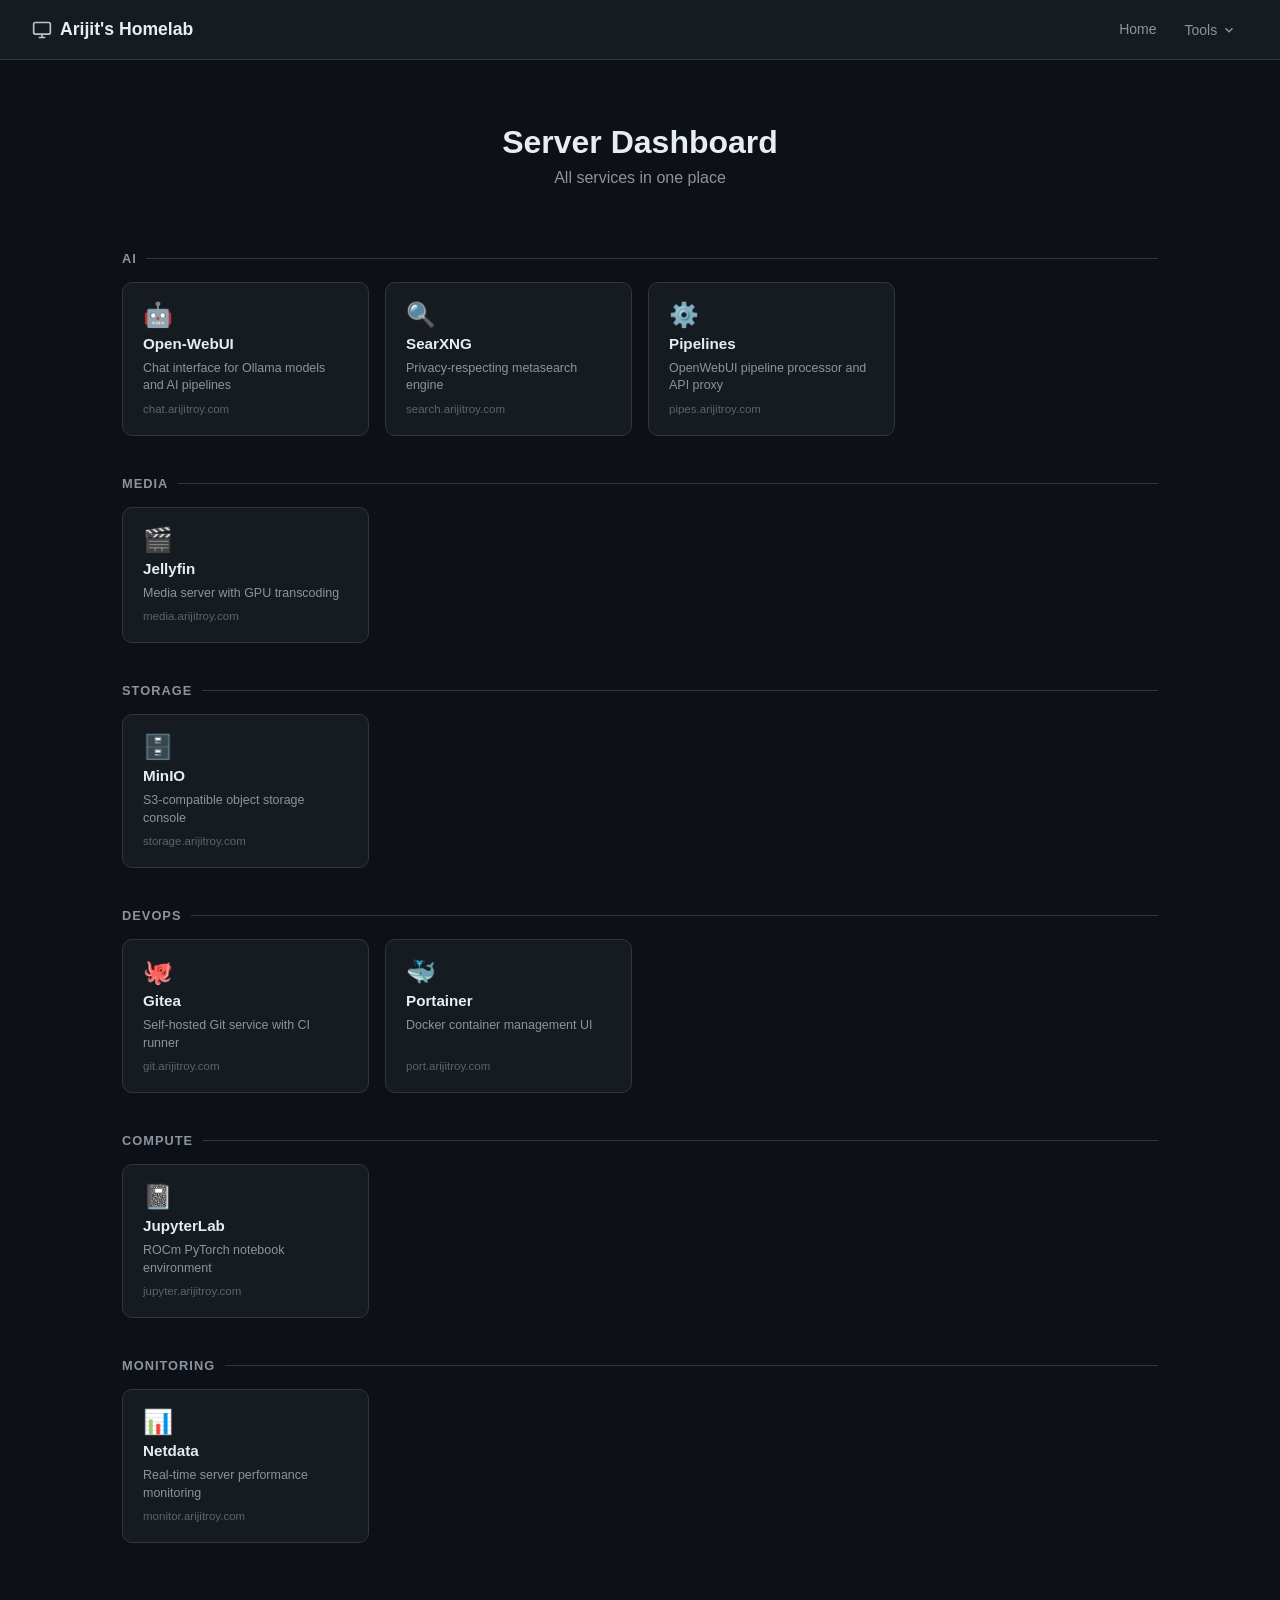
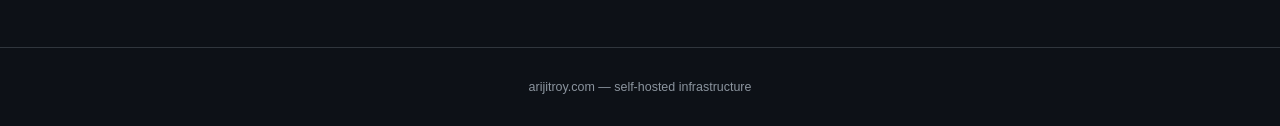
==== homepage/html/index.html @ 3d4892c0 "chore: prepare repo for public GitHub - Remove deploy_stack.sh (superseded by per-stack composes) - " ====
<!DOCTYPE html>
<html lang="en">
<head>
  <meta charset="UTF-8" />
  <meta name="viewport" content="width=device-width, initial-scale=1.0" />
  <title>Arijit's Homelab</title>
  <style>
    *, *::before, *::after { box-sizing: border-box; margin: 0; padding: 0; }

    :root {
      --bg:       #0d1117;
      --surface:  #161b22;
      --border:   #30363d;
      --text:     #e6edf3;
      --muted:    #8b949e;
      --accent:   #58a6ff;

      --ai:       #a371f7;
      --media:    #f78166;
      --storage:  #3fb950;
      --devops:   #d29922;
      --compute:  #58a6ff;
      --monitor:  #ec6547;
    }

    body {
      background: var(--bg);
      color: var(--text);
      font-family: -apple-system, BlinkMacSystemFont, "Segoe UI", Helvetica, Arial, sans-serif;
      min-height: 100vh;
    }

    /* ── NAV ── */
    nav {
      background: var(--surface);
      border-bottom: 1px solid var(--border);
      display: flex;
      align-items: center;
      padding: 0 2rem;
      height: 60px;
      position: sticky;
      top: 0;
      z-index: 100;
    }

    .nav-brand {
      font-size: 1.1rem;
      font-weight: 600;
      color: var(--text);
      text-decoration: none;
      display: flex;
      align-items: center;
      gap: 0.5rem;
    }

    .nav-brand svg { opacity: 0.8; }

    .nav-links {
      display: flex;
      align-items: center;
      gap: 0.25rem;
      margin-left: auto;
      list-style: none;
    }

    .nav-links a {
      color: var(--muted);
      text-decoration: none;
      font-size: 0.875rem;
      padding: 0.4rem 0.75rem;
      border-radius: 6px;
      transition: color 0.15s, background 0.15s;
    }

    .nav-links a:hover { color: var(--text); background: rgba(255,255,255,0.06); }

    /* Tools dropdown */
    .dropdown { position: relative; }

    .dropdown-toggle {
      color: var(--muted);
      text-decoration: none;
      font-size: 0.875rem;
      padding: 0.4rem 0.75rem;
      border-radius: 6px;
      cursor: pointer;
      display: flex;
      align-items: center;
      gap: 0.3rem;
      transition: color 0.15s, background 0.15s;
      user-select: none;
    }

    .dropdown-toggle:hover,
    .dropdown.open .dropdown-toggle {
      color: var(--text);
      background: rgba(255,255,255,0.06);
    }

    .dropdown-toggle svg { transition: transform 0.2s; }
    .dropdown.open .dropdown-toggle svg { transform: rotate(180deg); }

    .dropdown-menu {
      display: none;
      position: absolute;
      right: 0;
      top: calc(100% + 8px);
      background: var(--surface);
      border: 1px solid var(--border);
      border-radius: 8px;
      min-width: 220px;
      box-shadow: 0 8px 24px rgba(0,0,0,0.5);
      padding: 0.4rem 0;
      overflow: hidden;
    }

    .dropdown.open .dropdown-menu { display: block; }

    .dropdown-menu .section-label {
      font-size: 0.7rem;
      font-weight: 600;
      letter-spacing: 0.06em;
      text-transform: uppercase;
      color: var(--muted);
      padding: 0.6rem 1rem 0.2rem;
    }

    .dropdown-menu a {
      display: flex;
      align-items: center;
      gap: 0.6rem;
      padding: 0.45rem 1rem;
      color: var(--text);
      text-decoration: none;
      font-size: 0.875rem;
      transition: background 0.12s;
    }

    .dropdown-menu a:hover { background: rgba(255,255,255,0.06); }

    .dot {
      width: 8px;
      height: 8px;
      border-radius: 50%;
      flex-shrink: 0;
    }

    .dropdown-menu hr {
      border: none;
      border-top: 1px solid var(--border);
      margin: 0.3rem 0;
    }

    /* ── HERO ── */
    .hero {
      text-align: center;
      padding: 4rem 2rem 2rem;
    }

    .hero h1 {
      font-size: 2rem;
      font-weight: 700;
      margin-bottom: 0.5rem;
    }

    .hero p {
      color: var(--muted);
      font-size: 1rem;
    }

    /* ── GRID ── */
    main {
      max-width: 1100px;
      margin: 0 auto;
      padding: 2rem;
    }

    .category {
      margin-bottom: 2.5rem;
    }

    .category-header {
      display: flex;
      align-items: center;
      gap: 0.6rem;
      margin-bottom: 1rem;
    }

    .category-header h2 {
      font-size: 0.8rem;
      font-weight: 600;
      letter-spacing: 0.08em;
      text-transform: uppercase;
      color: var(--muted);
    }

    .category-line {
      flex: 1;
      height: 1px;
      background: var(--border);
    }

    .cards {
      display: grid;
      grid-template-columns: repeat(auto-fill, minmax(220px, 1fr));
      gap: 1rem;
    }

    .card {
      background: var(--surface);
      border: 1px solid var(--border);
      border-radius: 10px;
      padding: 1.25rem;
      text-decoration: none;
      color: var(--text);
      display: flex;
      flex-direction: column;
      gap: 0.5rem;
      transition: border-color 0.15s, transform 0.15s, box-shadow 0.15s;
      position: relative;
      overflow: hidden;
    }

    .card::before {
      content: '';
      position: absolute;
      top: 0;
      left: 0;
      right: 0;
      height: 3px;
      background: var(--card-accent, var(--accent));
      opacity: 0;
      transition: opacity 0.15s;
    }

    .card:hover {
      border-color: var(--card-accent, var(--accent));
      transform: translateY(-2px);
      box-shadow: 0 4px 16px rgba(0,0,0,0.3);
    }

    .card:hover::before { opacity: 1; }

    .card-icon {
      font-size: 1.5rem;
      line-height: 1;
    }

    .card-title {
      font-size: 0.95rem;
      font-weight: 600;
    }

    .card-desc {
      font-size: 0.78rem;
      color: var(--muted);
      line-height: 1.4;
    }

    .card-url {
      font-size: 0.72rem;
      color: var(--muted);
      margin-top: auto;
      opacity: 0.6;
    }

    /* ── FOOTER ── */
    footer {
      text-align: center;
      padding: 2rem;
      color: var(--muted);
      font-size: 0.78rem;
      border-top: 1px solid var(--border);
      margin-top: 2rem;
    }
  </style>
</head>
<body>

<nav>
  <a class="nav-brand" href="/">
    <svg width="20" height="20" viewBox="0 0 24 24" fill="none" stroke="currentColor" stroke-width="2">
      <rect x="2" y="3" width="20" height="14" rx="2"/><path d="M8 21h8M12 17v4"/>
    </svg>
    Arijit's Homelab
  </a>

  <ul class="nav-links">
    <li><a href="/">Home</a></li>
    <li class="dropdown" id="toolsDropdown">
      <span class="dropdown-toggle" onclick="toggleDropdown()">
        Tools
        <svg width="14" height="14" viewBox="0 0 24 24" fill="none" stroke="currentColor" stroke-width="2.5">
          <polyline points="6 9 12 15 18 9"/>
        </svg>
      </span>
      <div class="dropdown-menu">

        <div class="section-label">AI</div>
        <a href="https://chat.arijitroy.com" target="_blank">
          <span class="dot" style="background:var(--ai)"></span> Open-WebUI
        </a>
        <a href="https://search.arijitroy.com" target="_blank">
          <span class="dot" style="background:var(--ai)"></span> SearXNG
        </a>
        <a href="https://pipes.arijitroy.com" target="_blank">
          <span class="dot" style="background:var(--ai)"></span> Pipelines
        </a>

        <hr/>
        <div class="section-label">Media</div>
        <a href="https://media.arijitroy.com" target="_blank">
          <span class="dot" style="background:var(--media)"></span> Jellyfin
        </a>

        <hr/>
        <div class="section-label">Storage</div>
        <a href="https://storage.arijitroy.com" target="_blank">
          <span class="dot" style="background:var(--storage)"></span> MinIO
        </a>

        <hr/>
        <div class="section-label">DevOps</div>
        <a href="https://git.arijitroy.com" target="_blank">
          <span class="dot" style="background:var(--devops)"></span> Gitea
        </a>
        <a href="https://port.arijitroy.com" target="_blank">
          <span class="dot" style="background:var(--devops)"></span> Portainer
        </a>

        <hr/>
        <div class="section-label">Compute</div>
        <a href="https://jupyter.arijitroy.com" target="_blank">
          <span class="dot" style="background:var(--compute)"></span> JupyterLab
        </a>

        <hr/>
        <div class="section-label">Monitoring</div>
        <a href="https://monitor.arijitroy.com" target="_blank">
          <span class="dot" style="background:var(--monitor)"></span> Netdata
        </a>

      </div>
    </li>
  </ul>
</nav>

<div class="hero">
  <h1>Server Dashboard</h1>
  <p>All services in one place</p>
</div>

<main>

  <!-- AI -->
  <div class="category">
    <div class="category-header">
      <h2>AI</h2>
      <div class="category-line"></div>
    </div>
    <div class="cards">
      <a class="card" href="https://chat.arijitroy.com" target="_blank" style="--card-accent:var(--ai)">
        <div class="card-icon">🤖</div>
        <div class="card-title">Open-WebUI</div>
        <div class="card-desc">Chat interface for Ollama models and AI pipelines</div>
        <div class="card-url">chat.arijitroy.com</div>
      </a>
      <a class="card" href="https://search.arijitroy.com" target="_blank" style="--card-accent:var(--ai)">
        <div class="card-icon">🔍</div>
        <div class="card-title">SearXNG</div>
        <div class="card-desc">Privacy-respecting metasearch engine</div>
        <div class="card-url">search.arijitroy.com</div>
      </a>
      <a class="card" href="https://pipes.arijitroy.com" target="_blank" style="--card-accent:var(--ai)">
        <div class="card-icon">⚙️</div>
        <div class="card-title">Pipelines</div>
        <div class="card-desc">OpenWebUI pipeline processor and API proxy</div>
        <div class="card-url">pipes.arijitroy.com</div>
      </a>
    </div>
  </div>

  <!-- Media -->
  <div class="category">
    <div class="category-header">
      <h2>Media</h2>
      <div class="category-line"></div>
    </div>
    <div class="cards">
      <a class="card" href="https://media.arijitroy.com" target="_blank" style="--card-accent:var(--media)">
        <div class="card-icon">🎬</div>
        <div class="card-title">Jellyfin</div>
        <div class="card-desc">Media server with GPU transcoding</div>
        <div class="card-url">media.arijitroy.com</div>
      </a>
    </div>
  </div>

  <!-- Storage -->
  <div class="category">
    <div class="category-header">
      <h2>Storage</h2>
      <div class="category-line"></div>
    </div>
    <div class="cards">
      <a class="card" href="https://storage.arijitroy.com" target="_blank" style="--card-accent:var(--storage)">
        <div class="card-icon">🗄️</div>
        <div class="card-title">MinIO</div>
        <div class="card-desc">S3-compatible object storage console</div>
        <div class="card-url">storage.arijitroy.com</div>
      </a>
    </div>
  </div>

  <!-- DevOps -->
  <div class="category">
    <div class="category-header">
      <h2>DevOps</h2>
      <div class="category-line"></div>
    </div>
    <div class="cards">
      <a class="card" href="https://git.arijitroy.com" target="_blank" style="--card-accent:var(--devops)">
        <div class="card-icon">🐙</div>
        <div class="card-title">Gitea</div>
        <div class="card-desc">Self-hosted Git service with CI runner</div>
        <div class="card-url">git.arijitroy.com</div>
      </a>
      <a class="card" href="https://port.arijitroy.com" target="_blank" style="--card-accent:var(--devops)">
        <div class="card-icon">🐳</div>
        <div class="card-title">Portainer</div>
        <div class="card-desc">Docker container management UI</div>
        <div class="card-url">port.arijitroy.com</div>
      </a>
    </div>
  </div>

  <!-- Compute -->
  <div class="category">
    <div class="category-header">
      <h2>Compute</h2>
      <div class="category-line"></div>
    </div>
    <div class="cards">
      <a class="card" href="https://jupyter.arijitroy.com" target="_blank" style="--card-accent:var(--compute)">
        <div class="card-icon">📓</div>
        <div class="card-title">JupyterLab</div>
        <div class="card-desc">ROCm PyTorch notebook environment</div>
        <div class="card-url">jupyter.arijitroy.com</div>
      </a>
    </div>
  </div>

  <!-- Monitoring -->
  <div class="category">
    <div class="category-header">
      <h2>Monitoring</h2>
      <div class="category-line"></div>
    </div>
    <div class="cards">
      <a class="card" href="https://monitor.arijitroy.com" target="_blank" style="--card-accent:var(--monitor)">
        <div class="card-icon">📊</div>
        <div class="card-title">Netdata</div>
        <div class="card-desc">Real-time server performance monitoring</div>
        <div class="card-url">monitor.arijitroy.com</div>
      </a>
    </div>
  </div>

</main>

<footer>
  arijitroy.com &mdash; self-hosted infrastructure
</footer>

<script>
  function toggleDropdown() {
    document.getElementById('toolsDropdown').classList.toggle('open');
  }
  document.addEventListener('click', function(e) {
    const dd = document.getElementById('toolsDropdown');
    if (!dd.contains(e.target)) dd.classList.remove('open');
  });
</script>

</body>
</html>
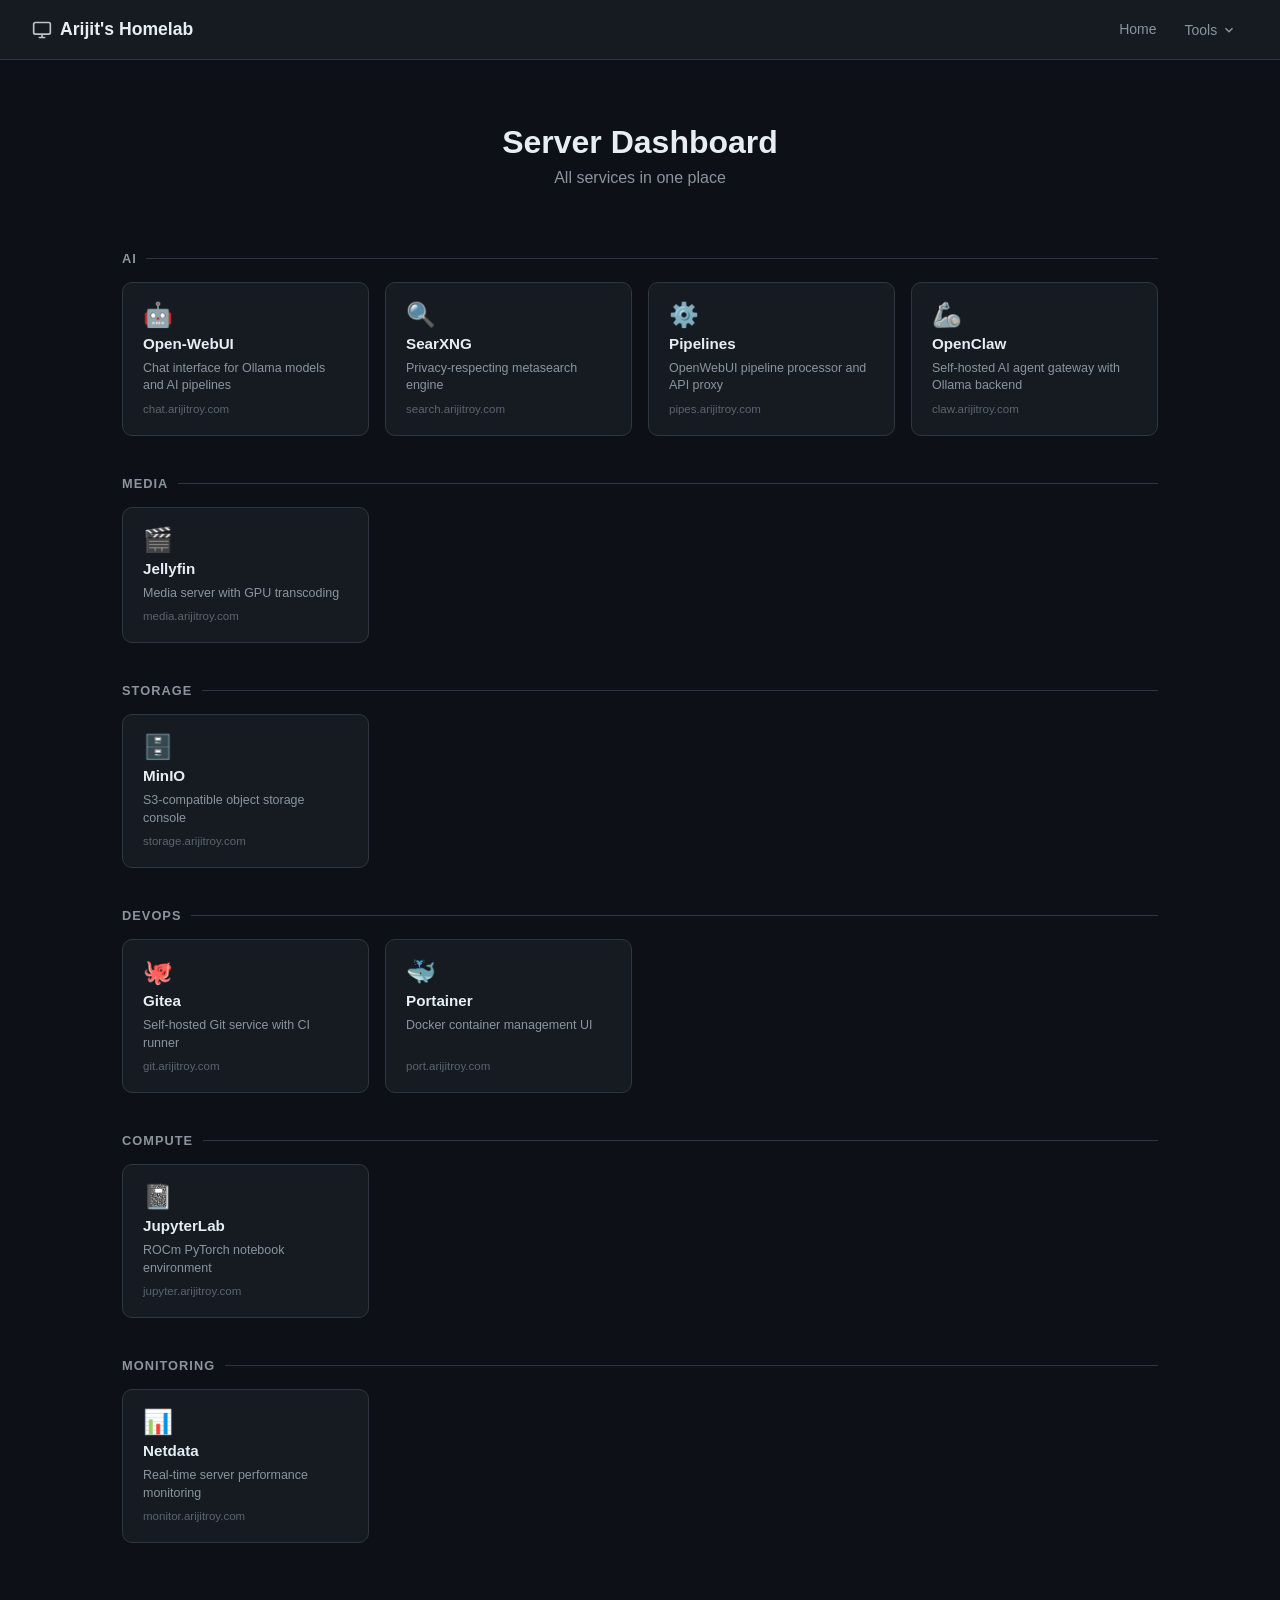
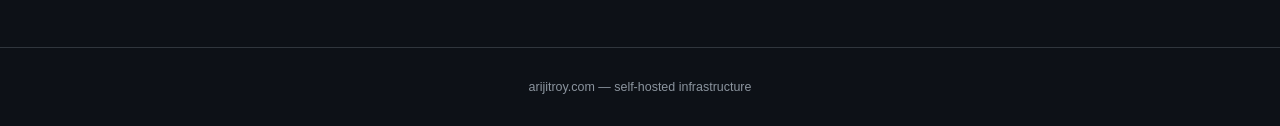
==== commit 15ab7065: "feat: add OpenClaw gateway + audit docs - Add openclaw-gateway service to ai/ stack, Caddy route, ho" ====
--- a/homepage/html/index.html
+++ b/homepage/html/index.html
@@ -300,6 +300,9 @@
         <a href="https://chat.arijitroy.com" target="_blank">
           <span class="dot" style="background:var(--ai)"></span> Open-WebUI
         </a>
+        <a href="https://claw.arijitroy.com" target="_blank">
+          <span class="dot" style="background:var(--ai)"></span> OpenClaw
+        </a>
         <a href="https://search.arijitroy.com" target="_blank">
           <span class="dot" style="background:var(--ai)"></span> SearXNG
         </a>
@@ -376,6 +379,12 @@
         <div class="card-title">Pipelines</div>
         <div class="card-desc">OpenWebUI pipeline processor and API proxy</div>
         <div class="card-url">pipes.arijitroy.com</div>
+      </a>
+      <a class="card" href="https://claw.arijitroy.com" target="_blank" style="--card-accent:var(--ai)">
+        <div class="card-icon">🦾</div>
+        <div class="card-title">OpenClaw</div>
+        <div class="card-desc">Self-hosted AI agent gateway with Ollama backend</div>
+        <div class="card-url">claw.arijitroy.com</div>
       </a>
     </div>
   </div>
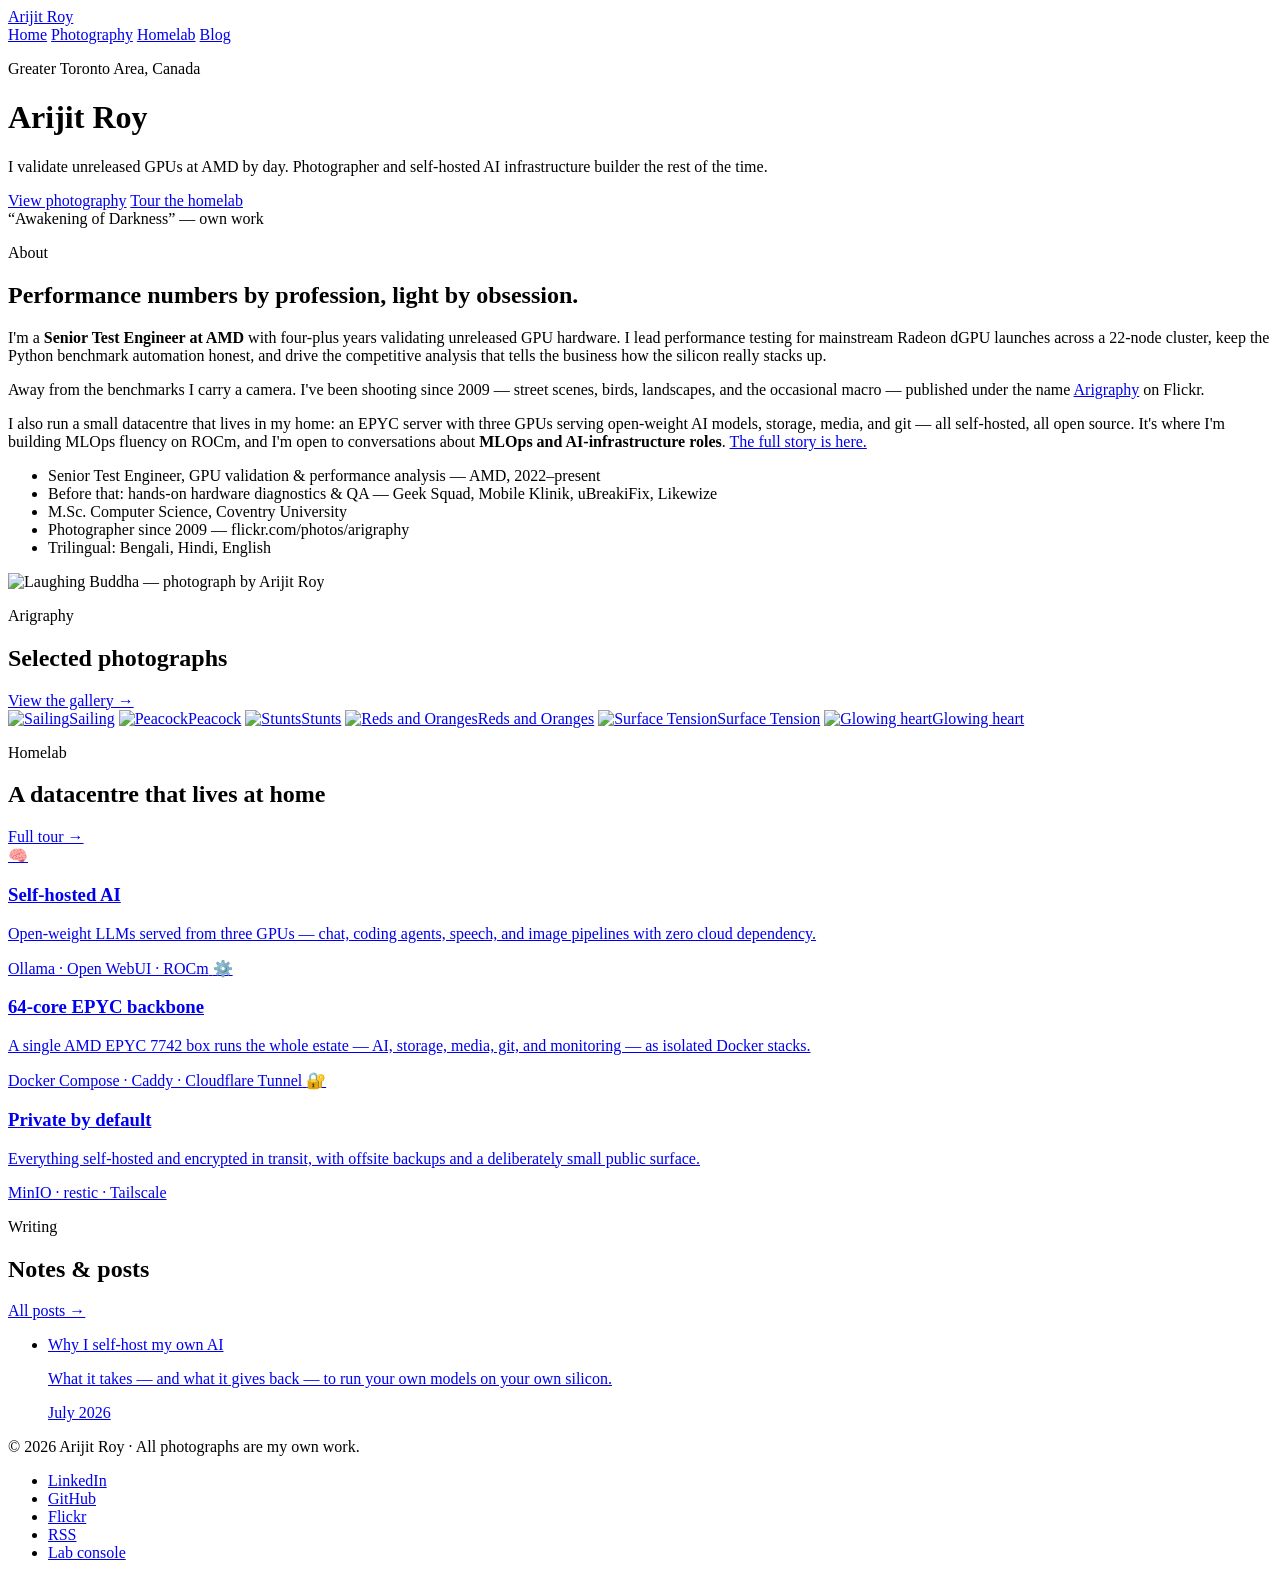
==== commit 640f50b2: "feat: revamp www.arijitroy.com into a personal website Replace the service-launcher dashboard with a" ====
--- a/homepage/html/index.html
+++ b/homepage/html/index.html
@@ -3,493 +3,171 @@
 <head>
   <meta charset="UTF-8" />
   <meta name="viewport" content="width=device-width, initial-scale=1.0" />
-  <title>Arijit's Homelab</title>
-  <style>
-    *, *::before, *::after { box-sizing: border-box; margin: 0; padding: 0; }
-
-    :root {
-      --bg:       #0d1117;
-      --surface:  #161b22;
-      --border:   #30363d;
-      --text:     #e6edf3;
-      --muted:    #8b949e;
-      --accent:   #58a6ff;
-
-      --ai:       #a371f7;
-      --media:    #f78166;
-      --storage:  #3fb950;
-      --devops:   #d29922;
-      --compute:  #58a6ff;
-      --monitor:  #ec6547;
-    }
-
-    body {
-      background: var(--bg);
-      color: var(--text);
-      font-family: -apple-system, BlinkMacSystemFont, "Segoe UI", Helvetica, Arial, sans-serif;
-      min-height: 100vh;
-    }
-
-    /* ── NAV ── */
-    nav {
-      background: var(--surface);
-      border-bottom: 1px solid var(--border);
-      display: flex;
-      align-items: center;
-      padding: 0 2rem;
-      height: 60px;
-      position: sticky;
-      top: 0;
-      z-index: 100;
-    }
-
-    .nav-brand {
-      font-size: 1.1rem;
-      font-weight: 600;
-      color: var(--text);
-      text-decoration: none;
-      display: flex;
-      align-items: center;
-      gap: 0.5rem;
-    }
-
-    .nav-brand svg { opacity: 0.8; }
-
-    .nav-links {
-      display: flex;
-      align-items: center;
-      gap: 0.25rem;
-      margin-left: auto;
-      list-style: none;
-    }
-
-    .nav-links a {
-      color: var(--muted);
-      text-decoration: none;
-      font-size: 0.875rem;
-      padding: 0.4rem 0.75rem;
-      border-radius: 6px;
-      transition: color 0.15s, background 0.15s;
-    }
-
-    .nav-links a:hover { color: var(--text); background: rgba(255,255,255,0.06); }
-
-    /* Tools dropdown */
-    .dropdown { position: relative; }
-
-    .dropdown-toggle {
-      color: var(--muted);
-      text-decoration: none;
-      font-size: 0.875rem;
-      padding: 0.4rem 0.75rem;
-      border-radius: 6px;
-      cursor: pointer;
-      display: flex;
-      align-items: center;
-      gap: 0.3rem;
-      transition: color 0.15s, background 0.15s;
-      user-select: none;
-    }
-
-    .dropdown-toggle:hover,
-    .dropdown.open .dropdown-toggle {
-      color: var(--text);
-      background: rgba(255,255,255,0.06);
-    }
-
-    .dropdown-toggle svg { transition: transform 0.2s; }
-    .dropdown.open .dropdown-toggle svg { transform: rotate(180deg); }
-
-    .dropdown-menu {
-      display: none;
-      position: absolute;
-      right: 0;
-      top: calc(100% + 8px);
-      background: var(--surface);
-      border: 1px solid var(--border);
-      border-radius: 8px;
-      min-width: 220px;
-      box-shadow: 0 8px 24px rgba(0,0,0,0.5);
-      padding: 0.4rem 0;
-      overflow: hidden;
-    }
-
-    .dropdown.open .dropdown-menu { display: block; }
-
-    .dropdown-menu .section-label {
-      font-size: 0.7rem;
-      font-weight: 600;
-      letter-spacing: 0.06em;
-      text-transform: uppercase;
-      color: var(--muted);
-      padding: 0.6rem 1rem 0.2rem;
-    }
-
-    .dropdown-menu a {
-      display: flex;
-      align-items: center;
-      gap: 0.6rem;
-      padding: 0.45rem 1rem;
-      color: var(--text);
-      text-decoration: none;
-      font-size: 0.875rem;
-      transition: background 0.12s;
-    }
-
-    .dropdown-menu a:hover { background: rgba(255,255,255,0.06); }
-
-    .dot {
-      width: 8px;
-      height: 8px;
-      border-radius: 50%;
-      flex-shrink: 0;
-    }
-
-    .dropdown-menu hr {
-      border: none;
-      border-top: 1px solid var(--border);
-      margin: 0.3rem 0;
-    }
-
-    /* ── HERO ── */
-    .hero {
-      text-align: center;
-      padding: 4rem 2rem 2rem;
-    }
-
-    .hero h1 {
-      font-size: 2rem;
-      font-weight: 700;
-      margin-bottom: 0.5rem;
-    }
-
-    .hero p {
-      color: var(--muted);
-      font-size: 1rem;
-    }
-
-    /* ── GRID ── */
-    main {
-      max-width: 1100px;
-      margin: 0 auto;
-      padding: 2rem;
-    }
-
-    .category {
-      margin-bottom: 2.5rem;
-    }
-
-    .category-header {
-      display: flex;
-      align-items: center;
-      gap: 0.6rem;
-      margin-bottom: 1rem;
-    }
-
-    .category-header h2 {
-      font-size: 0.8rem;
-      font-weight: 600;
-      letter-spacing: 0.08em;
-      text-transform: uppercase;
-      color: var(--muted);
-    }
-
-    .category-line {
-      flex: 1;
-      height: 1px;
-      background: var(--border);
-    }
-
-    .cards {
-      display: grid;
-      grid-template-columns: repeat(auto-fill, minmax(220px, 1fr));
-      gap: 1rem;
-    }
-
-    .card {
-      background: var(--surface);
-      border: 1px solid var(--border);
-      border-radius: 10px;
-      padding: 1.25rem;
-      text-decoration: none;
-      color: var(--text);
-      display: flex;
-      flex-direction: column;
-      gap: 0.5rem;
-      transition: border-color 0.15s, transform 0.15s, box-shadow 0.15s;
-      position: relative;
-      overflow: hidden;
-    }
-
-    .card::before {
-      content: '';
-      position: absolute;
-      top: 0;
-      left: 0;
-      right: 0;
-      height: 3px;
-      background: var(--card-accent, var(--accent));
-      opacity: 0;
-      transition: opacity 0.15s;
-    }
-
-    .card:hover {
-      border-color: var(--card-accent, var(--accent));
-      transform: translateY(-2px);
-      box-shadow: 0 4px 16px rgba(0,0,0,0.3);
-    }
-
-    .card:hover::before { opacity: 1; }
-
-    .card-icon {
-      font-size: 1.5rem;
-      line-height: 1;
-    }
-
-    .card-title {
-      font-size: 0.95rem;
-      font-weight: 600;
-    }
-
-    .card-desc {
-      font-size: 0.78rem;
-      color: var(--muted);
-      line-height: 1.4;
-    }
-
-    .card-url {
-      font-size: 0.72rem;
-      color: var(--muted);
-      margin-top: auto;
-      opacity: 0.6;
-    }
-
-    /* ── FOOTER ── */
-    footer {
-      text-align: center;
-      padding: 2rem;
-      color: var(--muted);
-      font-size: 0.78rem;
-      border-top: 1px solid var(--border);
-      margin-top: 2rem;
-    }
-  </style>
+  <title>Arijit Roy — Technology, Photography &amp; the Homelab</title>
+  <meta name="description" content="Arijit Roy — senior test engineer at AMD (GPU validation &amp; performance analysis), photographer, and builder of a self-hosted AI homelab in the Greater Toronto Area." />
+  <link rel="canonical" href="https://arijitroy.com/" />
+  <meta property="og:title" content="Arijit Roy" />
+  <meta property="og:description" content="Technology, photography and a self-hosted AI homelab." />
+  <meta property="og:image" content="https://arijitroy.com/assets/photos/full/29611152045.jpg" />
+  <meta property="og:type" content="website" />
+  <link rel="icon" href="/assets/img/favicon.svg" type="image/svg+xml" />
+  <link rel="stylesheet" href="/assets/css/site.css" />
 </head>
 <body>
 
-<nav>
-  <a class="nav-brand" href="/">
-    <svg width="20" height="20" viewBox="0 0 24 24" fill="none" stroke="currentColor" stroke-width="2">
-      <rect x="2" y="3" width="20" height="14" rx="2"/><path d="M8 21h8M12 17v4"/>
-    </svg>
-    Arijit's Homelab
-  </a>
+<header class="site-head">
+  <div class="wrap">
+    <a class="brand" href="/">Arijit Roy</a>
+    <nav class="site-nav">
+      <a href="/" aria-current="page">Home</a>
+      <a href="/photography.html">Photography</a>
+      <a href="/homelab.html">Homelab</a>
+      <a href="/blog/">Blog</a>
+    </nav>
+  </div>
+</header>
 
-  <ul class="nav-links">
-    <li><a href="/">Home</a></li>
-    <li class="dropdown" id="toolsDropdown">
-      <span class="dropdown-toggle" onclick="toggleDropdown()">
-        Tools
-        <svg width="14" height="14" viewBox="0 0 24 24" fill="none" stroke="currentColor" stroke-width="2.5">
-          <polyline points="6 9 12 15 18 9"/>
-        </svg>
-      </span>
-      <div class="dropdown-menu">
-
-        <div class="section-label">AI</div>
-        <a href="https://chat.arijitroy.com" target="_blank">
-          <span class="dot" style="background:var(--ai)"></span> Open-WebUI
-        </a>
-        <a href="https://claw.arijitroy.com" target="_blank">
-          <span class="dot" style="background:var(--ai)"></span> OpenClaw
-        </a>
-        <a href="https://search.arijitroy.com" target="_blank">
-          <span class="dot" style="background:var(--ai)"></span> SearXNG
-        </a>
-        <a href="https://pipes.arijitroy.com" target="_blank">
-          <span class="dot" style="background:var(--ai)"></span> Pipelines
-        </a>
-
-        <hr/>
-        <div class="section-label">Media</div>
-        <a href="https://media.arijitroy.com" target="_blank">
-          <span class="dot" style="background:var(--media)"></span> Jellyfin
-        </a>
-
-        <hr/>
-        <div class="section-label">Storage</div>
-        <a href="https://storage.arijitroy.com" target="_blank">
-          <span class="dot" style="background:var(--storage)"></span> MinIO
-        </a>
-
-        <hr/>
-        <div class="section-label">DevOps</div>
-        <a href="https://git.arijitroy.com" target="_blank">
-          <span class="dot" style="background:var(--devops)"></span> Gitea
-        </a>
-        <a href="https://port.arijitroy.com" target="_blank">
-          <span class="dot" style="background:var(--devops)"></span> Portainer
-        </a>
-
-        <hr/>
-        <div class="section-label">Compute</div>
-        <a href="https://jupyter.arijitroy.com" target="_blank">
-          <span class="dot" style="background:var(--compute)"></span> JupyterLab
-        </a>
-
-        <hr/>
-        <div class="section-label">Monitoring</div>
-        <a href="https://monitor.arijitroy.com" target="_blank">
-          <span class="dot" style="background:var(--monitor)"></span> Netdata
-        </a>
-
-      </div>
-    </li>
-  </ul>
-</nav>
-
+<!-- HERO -->
 <div class="hero">
-  <h1>Server Dashboard</h1>
-  <p>All services in one place</p>
+  <div class="hero-bg" style="background-image:url('/assets/photos/full/29611152045.jpg')"></div>
+  <div class="wrap">
+    <p class="kicker">Greater Toronto Area, Canada</p>
+    <h1>Arijit Roy</h1>
+    <p class="tagline">I validate unreleased GPUs at AMD by day. Photographer and
+    self-hosted AI infrastructure builder the rest of the time.</p>
+    <div class="btn-row">
+      <a class="btn btn-solid" href="/photography.html">View photography</a>
+      <a class="btn btn-ghost" href="/homelab.html">Tour the homelab</a>
+    </div>
+  </div>
+  <span class="photo-credit">“Awakening of Darkness” — own work</span>
 </div>
 
-<main>
+<!-- ABOUT -->
+<section id="about">
+  <div class="wrap split">
+    <div>
+      <p class="kicker">About</p>
+      <h2>Performance numbers by profession, light by obsession.</h2>
+      <p>I'm a <strong>Senior Test Engineer at AMD</strong> with four-plus years
+      validating unreleased GPU hardware. I lead performance testing for mainstream
+      Radeon dGPU launches across a 22-node cluster, keep the Python benchmark
+      automation honest, and drive the competitive analysis that tells the business
+      how the silicon really stacks up.</p>
+      <p>Away from the benchmarks I carry a camera. I've been shooting since 2009 —
+      street scenes, birds, landscapes, and the occasional macro — published under the
+      name <a href="https://www.flickr.com/photos/arigraphy/">Arigraphy</a> on Flickr.</p>
+      <p>I also run a small datacentre that lives in my home: an EPYC server with
+      three GPUs serving open-weight AI models, storage, media, and git — all
+      self-hosted, all open source. It's where I'm building MLOps fluency on ROCm,
+      and I'm open to conversations about <strong>MLOps and AI-infrastructure
+      roles</strong>. <a href="/homelab.html">The full story is here.</a></p>
+      <ul class="fact-list">
+        <li>Senior Test Engineer, GPU validation &amp; performance analysis — AMD, 2022–present</li>
+        <li>Before that: hands-on hardware diagnostics &amp; QA — Geek Squad, Mobile Klinik, uBreakiFix, Likewize</li>
+        <li>M.Sc. Computer Science, Coventry University</li>
+        <li>Photographer since 2009 — flickr.com/photos/arigraphy</li>
+        <li>Trilingual: Bengali, Hindi, English</li>
+      </ul>
+    </div>
+    <img src="/assets/photos/full/37782062646.jpg"
+         alt="Laughing Buddha — photograph by Arijit Roy" />
+  </div>
+</section>
 
-  <!-- AI -->
-  <div class="category">
-    <div class="category-header">
-      <h2>AI</h2>
-      <div class="category-line"></div>
+<!-- FEATURED PHOTOGRAPHY -->
+<section id="photos" style="padding-top:0">
+  <div class="wrap">
+    <div class="sec-head">
+      <div>
+        <p class="kicker">Arigraphy</p>
+        <h2>Selected photographs</h2>
+      </div>
+      <a class="more" href="/photography.html">View the gallery →</a>
     </div>
-    <div class="cards">
-      <a class="card" href="https://chat.arijitroy.com" target="_blank" style="--card-accent:var(--ai)">
-        <div class="card-icon">🤖</div>
-        <div class="card-title">Open-WebUI</div>
-        <div class="card-desc">Chat interface for Ollama models and AI pipelines</div>
-        <div class="card-url">chat.arijitroy.com</div>
+    <div class="photo-grid">
+      <a href="/photography.html"><img src="/assets/photos/thumbs/22448889760.jpg" alt="Sailing" loading="lazy" /><span class="cap">Sailing</span></a>
+      <a href="/photography.html"><img src="/assets/photos/thumbs/23753652343.jpg" alt="Peacock" loading="lazy" /><span class="cap">Peacock</span></a>
+      <a href="/photography.html"><img src="/assets/photos/thumbs/24257081690.jpg" alt="Stunts" loading="lazy" /><span class="cap">Stunts</span></a>
+      <a href="/photography.html"><img src="/assets/photos/thumbs/17926628863.jpg" alt="Reds and Oranges" loading="lazy" /><span class="cap">Reds and Oranges</span></a>
+      <a href="/photography.html"><img src="/assets/photos/thumbs/33001265231.jpg" alt="Surface Tension" loading="lazy" /><span class="cap">Surface Tension</span></a>
+      <a href="/photography.html"><img src="/assets/photos/thumbs/28937403895.jpg" alt="Glowing heart" loading="lazy" /><span class="cap">Glowing heart</span></a>
+    </div>
+  </div>
+</section>
+
+<!-- HOMELAB TEASER -->
+<section id="lab" style="padding-top:0">
+  <div class="wrap">
+    <div class="sec-head">
+      <div>
+        <p class="kicker">Homelab</p>
+        <h2>A datacentre that lives at home</h2>
+      </div>
+      <a class="more" href="/homelab.html">Full tour →</a>
+    </div>
+    <div class="card-grid">
+      <a class="card" href="/homelab.html">
+        <span class="card-icon">🧠</span>
+        <h3>Self-hosted AI</h3>
+        <p>Open-weight LLMs served from three GPUs — chat, coding agents, speech, and
+        image pipelines with zero cloud dependency.</p>
+        <span class="card-meta">Ollama · Open WebUI · ROCm</span>
       </a>
-      <a class="card" href="https://search.arijitroy.com" target="_blank" style="--card-accent:var(--ai)">
-        <div class="card-icon">🔍</div>
-        <div class="card-title">SearXNG</div>
-        <div class="card-desc">Privacy-respecting metasearch engine</div>
-        <div class="card-url">search.arijitroy.com</div>
+      <a class="card" href="/homelab.html">
+        <span class="card-icon">⚙️</span>
+        <h3>64-core EPYC backbone</h3>
+        <p>A single AMD EPYC 7742 box runs the whole estate — AI, storage, media, git,
+        and monitoring — as isolated Docker stacks.</p>
+        <span class="card-meta">Docker Compose · Caddy · Cloudflare Tunnel</span>
       </a>
-      <a class="card" href="https://pipes.arijitroy.com" target="_blank" style="--card-accent:var(--ai)">
-        <div class="card-icon">⚙️</div>
-        <div class="card-title">Pipelines</div>
-        <div class="card-desc">OpenWebUI pipeline processor and API proxy</div>
-        <div class="card-url">pipes.arijitroy.com</div>
-      </a>
-      <a class="card" href="https://claw.arijitroy.com" target="_blank" style="--card-accent:var(--ai)">
-        <div class="card-icon">🦾</div>
-        <div class="card-title">OpenClaw</div>
-        <div class="card-desc">Self-hosted AI agent gateway with Ollama backend</div>
-        <div class="card-url">claw.arijitroy.com</div>
+      <a class="card" href="/homelab.html">
+        <span class="card-icon">🔐</span>
+        <h3>Private by default</h3>
+        <p>Everything self-hosted and encrypted in transit, with offsite backups and a
+        deliberately small public surface.</p>
+        <span class="card-meta">MinIO · restic · Tailscale</span>
       </a>
     </div>
   </div>
+</section>
 
-  <!-- Media -->
-  <div class="category">
-    <div class="category-header">
-      <h2>Media</h2>
-      <div class="category-line"></div>
+<!-- LATEST WRITING -->
+<section id="writing" style="padding-top:0">
+  <div class="wrap">
+    <div class="sec-head">
+      <div>
+        <p class="kicker">Writing</p>
+        <h2>Notes &amp; posts</h2>
+      </div>
+      <a class="more" href="/blog/">All posts →</a>
     </div>
-    <div class="cards">
-      <a class="card" href="https://media.arijitroy.com" target="_blank" style="--card-accent:var(--media)">
-        <div class="card-icon">🎬</div>
-        <div class="card-title">Jellyfin</div>
-        <div class="card-desc">Media server with GPU transcoding</div>
-        <div class="card-url">media.arijitroy.com</div>
-      </a>
-    </div>
+    <ul class="post-list">
+      <li>
+        <a href="/blog/hello.html">
+          <span>
+            <span class="post-title">Why I self-host my own AI</span>
+            <p>What it takes — and what it gives back — to run your own models on your own silicon.</p>
+          </span>
+          <span class="post-date">July 2026</span>
+        </a>
+      </li>
+    </ul>
   </div>
+</section>
 
-  <!-- Storage -->
-  <div class="category">
-    <div class="category-header">
-      <h2>Storage</h2>
-      <div class="category-line"></div>
-    </div>
-    <div class="cards">
-      <a class="card" href="https://storage.arijitroy.com" target="_blank" style="--card-accent:var(--storage)">
-        <div class="card-icon">🗄️</div>
-        <div class="card-title">MinIO</div>
-        <div class="card-desc">S3-compatible object storage console</div>
-        <div class="card-url">storage.arijitroy.com</div>
-      </a>
-    </div>
+<footer class="site-foot">
+  <div class="wrap">
+    <span>© 2026 Arijit Roy · All photographs are my own work.</span>
+    <ul class="foot-links">
+      <li><a href="https://www.linkedin.com/in/arijitroypro/">LinkedIn</a></li>
+      <li><a href="https://github.com/arijitrox">GitHub</a></li>
+      <li><a href="https://www.flickr.com/photos/arigraphy/">Flickr</a></li>
+      <li><a href="/blog/feed.xml">RSS</a></li>
+      <li><a href="/lab.html">Lab console</a></li>
+    </ul>
   </div>
-
-  <!-- DevOps -->
-  <div class="category">
-    <div class="category-header">
-      <h2>DevOps</h2>
-      <div class="category-line"></div>
-    </div>
-    <div class="cards">
-      <a class="card" href="https://git.arijitroy.com" target="_blank" style="--card-accent:var(--devops)">
-        <div class="card-icon">🐙</div>
-        <div class="card-title">Gitea</div>
-        <div class="card-desc">Self-hosted Git service with CI runner</div>
-        <div class="card-url">git.arijitroy.com</div>
-      </a>
-      <a class="card" href="https://port.arijitroy.com" target="_blank" style="--card-accent:var(--devops)">
-        <div class="card-icon">🐳</div>
-        <div class="card-title">Portainer</div>
-        <div class="card-desc">Docker container management UI</div>
-        <div class="card-url">port.arijitroy.com</div>
-      </a>
-    </div>
-  </div>
-
-  <!-- Compute -->
-  <div class="category">
-    <div class="category-header">
-      <h2>Compute</h2>
-      <div class="category-line"></div>
-    </div>
-    <div class="cards">
-      <a class="card" href="https://jupyter.arijitroy.com" target="_blank" style="--card-accent:var(--compute)">
-        <div class="card-icon">📓</div>
-        <div class="card-title">JupyterLab</div>
-        <div class="card-desc">ROCm PyTorch notebook environment</div>
-        <div class="card-url">jupyter.arijitroy.com</div>
-      </a>
-    </div>
-  </div>
-
-  <!-- Monitoring -->
-  <div class="category">
-    <div class="category-header">
-      <h2>Monitoring</h2>
-      <div class="category-line"></div>
-    </div>
-    <div class="cards">
-      <a class="card" href="https://monitor.arijitroy.com" target="_blank" style="--card-accent:var(--monitor)">
-        <div class="card-icon">📊</div>
-        <div class="card-title">Netdata</div>
-        <div class="card-desc">Real-time server performance monitoring</div>
-        <div class="card-url">monitor.arijitroy.com</div>
-      </a>
-    </div>
-  </div>
-
-</main>
-
-<footer>
-  arijitroy.com &mdash; self-hosted infrastructure
 </footer>
-
-<script>
-  function toggleDropdown() {
-    document.getElementById('toolsDropdown').classList.toggle('open');
-  }
-  document.addEventListener('click', function(e) {
-    const dd = document.getElementById('toolsDropdown');
-    if (!dd.contains(e.target)) dd.classList.remove('open');
-  });
-</script>
 
 </body>
 </html>
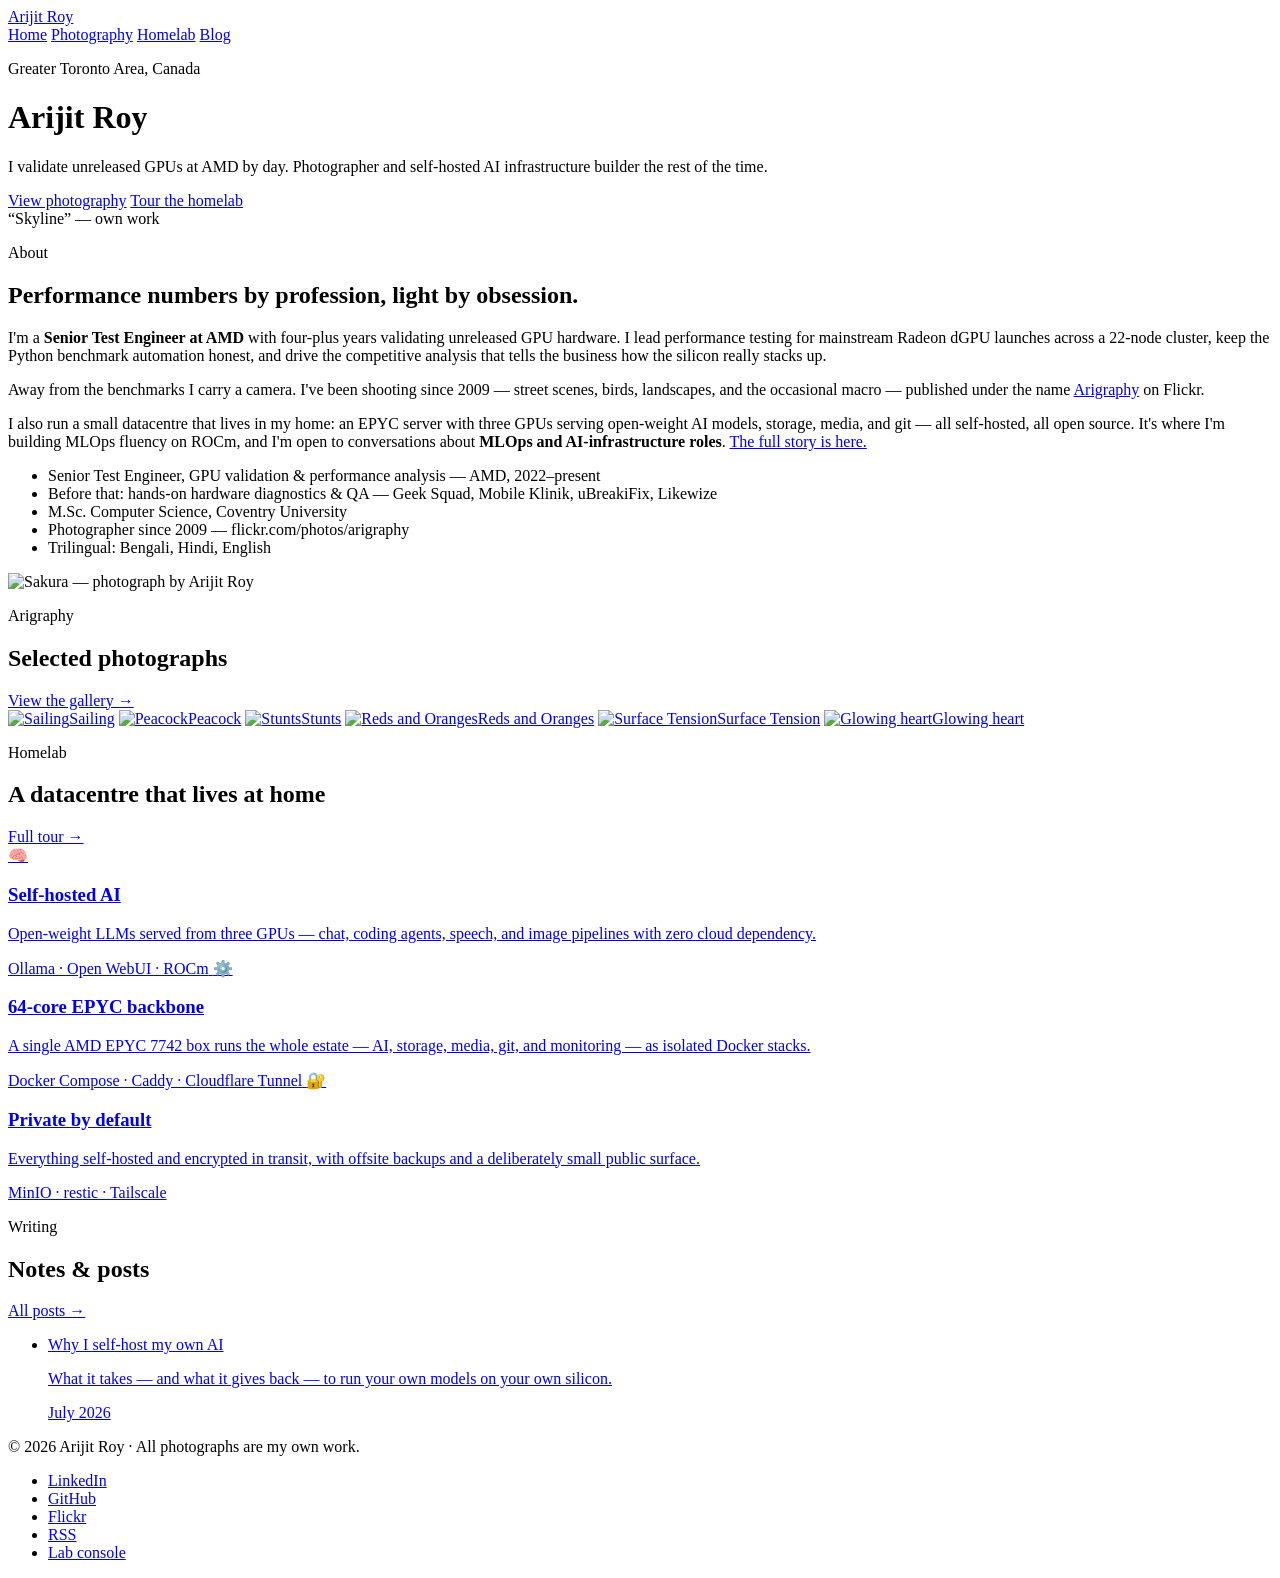
==== commit 7deba084: "feat(site): swap hero to "Skyline", about photo to "Sakura" Co-Authored-By: Claude Fable 5 <noreply@" ====
--- a/homepage/html/index.html
+++ b/homepage/html/index.html
@@ -8,7 +8,7 @@
   <link rel="canonical" href="https://arijitroy.com/" />
   <meta property="og:title" content="Arijit Roy" />
   <meta property="og:description" content="Technology, photography and a self-hosted AI homelab." />
-  <meta property="og:image" content="https://arijitroy.com/assets/photos/full/29611152045.jpg" />
+  <meta property="og:image" content="https://arijitroy.com/assets/photos/full/43409737132.jpg" />
   <meta property="og:type" content="website" />
   <link rel="icon" href="/assets/img/favicon.svg" type="image/svg+xml" />
   <link rel="stylesheet" href="/assets/css/site.css" />
@@ -29,7 +29,7 @@
 
 <!-- HERO -->
 <div class="hero">
-  <div class="hero-bg" style="background-image:url('/assets/photos/full/29611152045.jpg')"></div>
+  <div class="hero-bg" style="background-image:url('/assets/photos/full/43409737132.jpg')"></div>
   <div class="wrap">
     <p class="kicker">Greater Toronto Area, Canada</p>
     <h1>Arijit Roy</h1>
@@ -40,7 +40,7 @@
       <a class="btn btn-ghost" href="/homelab.html">Tour the homelab</a>
     </div>
   </div>
-  <span class="photo-credit">“Awakening of Darkness” — own work</span>
+  <span class="photo-credit">“Skyline” — own work</span>
 </div>
 
 <!-- ABOUT -->
@@ -70,8 +70,8 @@
         <li>Trilingual: Bengali, Hindi, English</li>
       </ul>
     </div>
-    <img src="/assets/photos/full/37782062646.jpg"
-         alt="Laughing Buddha — photograph by Arijit Roy" />
+    <img src="/assets/photos/full/27200549837.jpg"
+         alt="Sakura — photograph by Arijit Roy" />
   </div>
 </section>
 
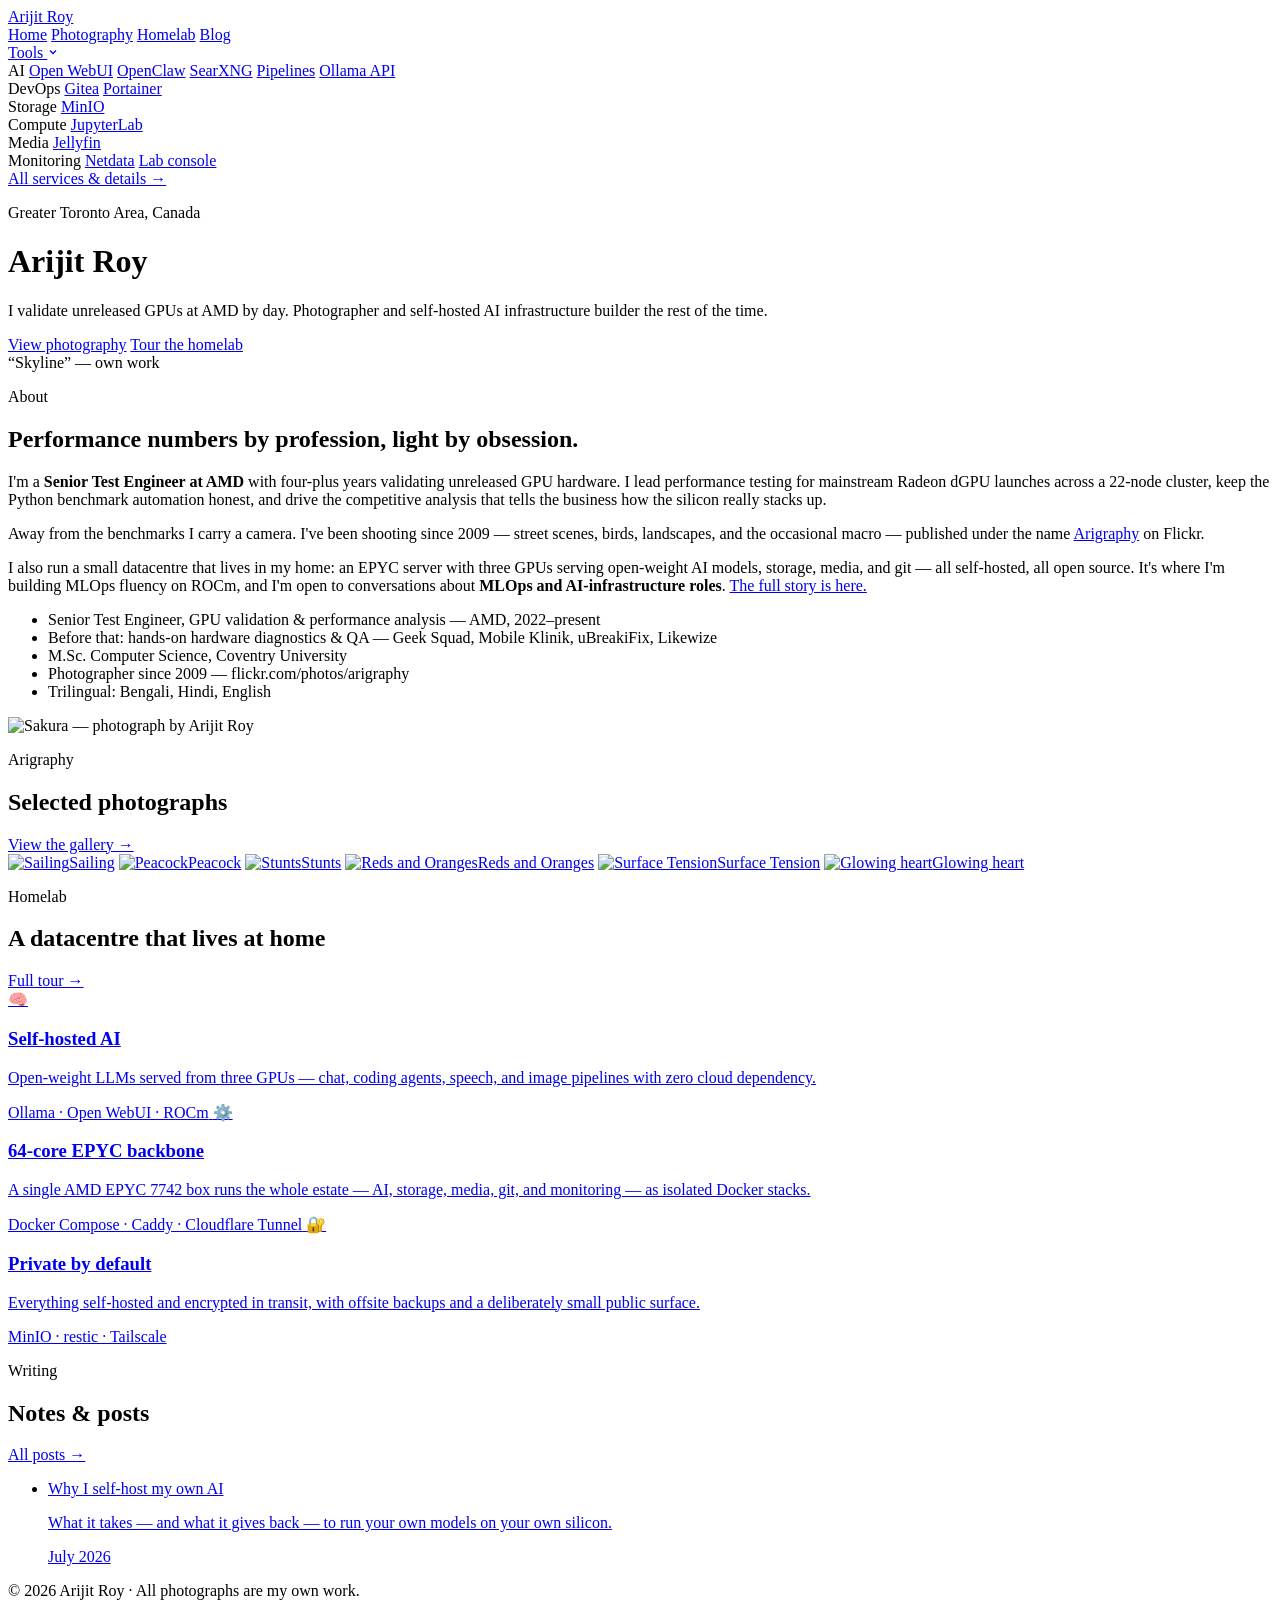
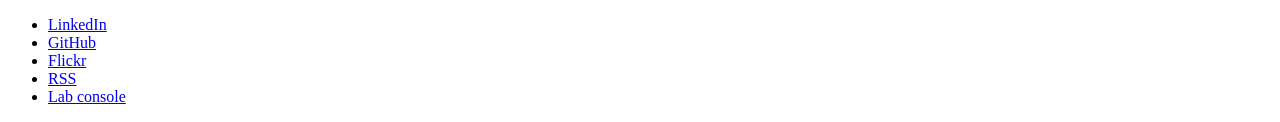
==== commit 7b294d96: "feat(site): Tools nav dropdown, tools + privacy pages Co-Authored-By: Claude Opus 5.5 <noreply@anthr" ====
--- a/homepage/html/index.html
+++ b/homepage/html/index.html
@@ -23,6 +23,48 @@
       <a href="/photography.html">Photography</a>
       <a href="/homelab.html">Homelab</a>
       <a href="/blog/">Blog</a>
+      <div class="nav-drop">
+        <a class="nav-drop-toggle" href="/tools.html">Tools
+          <svg width="12" height="12" viewBox="0 0 24 24" fill="none" stroke="currentColor" stroke-width="2.5" aria-hidden="true"><polyline points="6 9 12 15 18 9"/></svg>
+        </a>
+        <div class="nav-drop-menu">
+          <div class="nav-drop-col">
+            <div class="nav-drop-group">
+              <span class="nav-drop-label">AI</span>
+              <a href="https://chat.arijitroy.com"><span class="dot"></span>Open WebUI</a>
+              <a href="https://claw.arijitroy.com"><span class="dot"></span>OpenClaw</a>
+              <a href="https://search.arijitroy.com"><span class="dot"></span>SearXNG</a>
+              <a href="https://pipes.arijitroy.com"><span class="dot"></span>Pipelines</a>
+              <a href="https://ollama.arijitroy.com"><span class="dot"></span>Ollama API</a>
+            </div>
+          </div>
+          <div class="nav-drop-col">
+            <div class="nav-drop-group">
+              <span class="nav-drop-label">DevOps</span>
+              <a href="https://git.arijitroy.com"><span class="dot"></span>Gitea</a>
+              <a href="https://port.arijitroy.com"><span class="dot"></span>Portainer</a>
+            </div>
+            <div class="nav-drop-group">
+              <span class="nav-drop-label">Storage</span>
+              <a href="https://storage.arijitroy.com"><span class="dot"></span>MinIO</a>
+            </div>
+            <div class="nav-drop-group">
+              <span class="nav-drop-label">Compute</span>
+              <a href="https://jupyter.arijitroy.com"><span class="dot"></span>JupyterLab</a>
+            </div>
+            <div class="nav-drop-group">
+              <span class="nav-drop-label">Media</span>
+              <a href="https://media.arijitroy.com"><span class="dot"></span>Jellyfin</a>
+            </div>
+            <div class="nav-drop-group">
+              <span class="nav-drop-label">Monitoring</span>
+              <a href="https://monitor.arijitroy.com"><span class="dot"></span>Netdata</a>
+              <a href="/lab.html"><span class="dot"></span>Lab console</a>
+            </div>
+          </div>
+          <div class="nav-drop-foot"><a href="/tools.html">All services &amp; details &rarr;</a></div>
+        </div>
+      </div>
     </nav>
   </div>
 </header>
